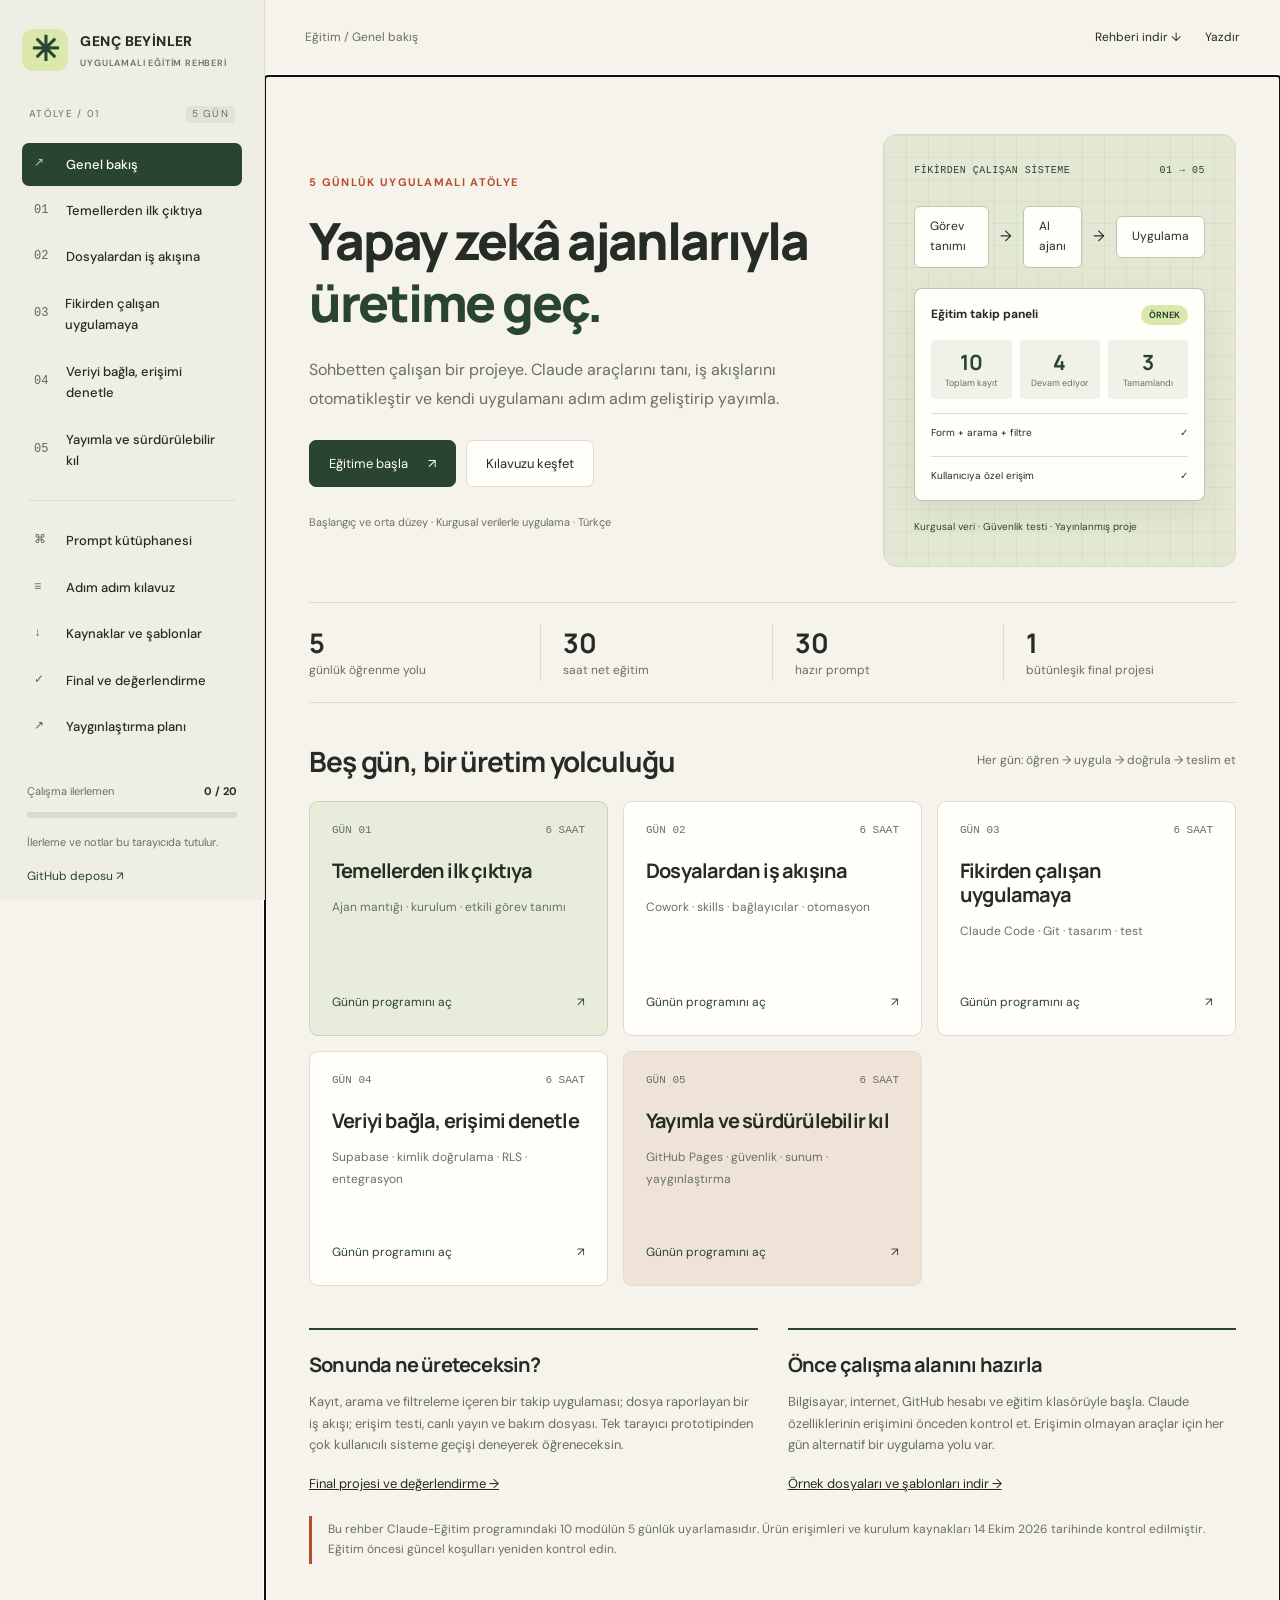
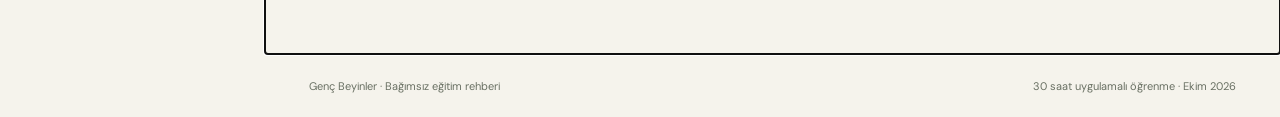
==== index.html @ e9f3722e "Build comprehensive 5-day Turkish AI agents course and interactive guide" ====
<!doctype html>
<html lang="tr">
<head>
<meta charset="utf-8"><meta name="viewport" content="width=device-width,initial-scale=1">
<meta name="theme-color" content="#f4f2e9"><meta name="description" content="Yapay zekâ ajanlarıyla uygulama geliştirmek için 5 günlük Türkçe eğitim. Günlük atölyeler, 30 hazır prompt, teknik kılavuz ve proje şablonları.">
<title>5 Günlük Yapay Zekâ Atölyesi | Genç Beyinler</title>
<link rel="icon" href="favicon.svg" type="image/svg+xml"><link rel="stylesheet" href="style.css">
<script src="content.js" defer></script><script src="app.js" defer></script>
</head>
<body>
<a class="skip" href="#main">İçeriğe geç</a>
<aside id="sidebar">
<a href="#genel" class="brand"><span class="brand-icon" aria-hidden="true">✳</span><span>GENÇ BEYİNLER<small>UYGULAMALI EĞİTİM REHBERİ</small></span></a>
<div class="edition">ATÖLYE / 01 <span>5 GÜN</span></div>
<nav aria-label="Eğitim menüsü" id="nav"></nav>
<div class="sidebar-bottom"><div class="progress-title"><span>Çalışma ilerlemen</span><strong id="progress-text">0 / 20</strong></div><progress id="progress" max="20" value="0" aria-label="Tamamlanan kontrol maddeleri"></progress><p>İlerleme ve notlar bu tarayıcıda tutulur.</p><a href="https://github.com/gencbeyinlernet/alaattinklavuz" target="_blank" rel="noopener">GitHub deposu ↗</a></div>
</aside>
<div class="workspace">
<header class="topbar"><button id="menu-toggle" class="mobile-menu" aria-expanded="false" aria-controls="sidebar">☰ Menü</button><span id="breadcrumb">Eğitim / Genel bakış</span><div class="top-actions"><a href="downloads/egitim-rehberi.md" download>Rehberi indir ↓</a><button id="print" class="text-button">Yazdır</button></div></header>
<main id="main" tabindex="-1"></main>
<footer><span>Genç Beyinler · Bağımsız eğitim rehberi</span><span>30 saat uygulamalı öğrenme · Ekim 2026</span></footer>
</div>
<div id="toast" role="status" aria-live="polite"></div>
<noscript><p class="no-script">Etkileşimli rehber için JavaScript’i etkinleştirin veya <a href="downloads/egitim-rehberi.md">tam eğitim metnini indirin</a>.</p></noscript>
</body></html>
---- style.css ----
@import url('https://fonts.googleapis.com/css2?family=DM+Sans:wght@400;500;600;700&family=Manrope:wght@400;500;600;700;800&display=swap');
:root{--bg:#f5f3ec;--paper:#fffef9;--ink:#242c23;--muted:#697063;--line:#dddcd1;--green:#294531;--lime:#dbe8ac;--orange:#b64d2c;--sidebar:265px}
*{box-sizing:border-box}body{margin:0;background:var(--bg);color:var(--ink);font:15px/1.65 'DM Sans',Arial,sans-serif}h1,h2,h3,h4{font-family:Manrope,Arial,sans-serif;line-height:1.2;letter-spacing:-.04em}h1{font-size:clamp(36px,4vw,60px);margin:16px 0 23px;font-weight:800}h2{font-size:28px;margin:0 0 22px}h3{font-size:20px;margin:0 0 14px}p{margin:0 0 16px}a{color:inherit;text-decoration:none}a:hover{text-decoration:underline}button,input,select,textarea{font:inherit}button,a,input,select,textarea{ -webkit-tap-highlight-color:transparent}button{cursor:pointer}button:focus-visible,a:focus-visible,input:focus-visible,select:focus-visible,textarea:focus-visible,summary:focus-visible{outline:3px solid var(--orange);outline-offset:4px}button{border:1px solid var(--line);background:var(--paper);color:var(--ink);border-radius:7px;padding:8px 14px}button:hover{background:var(--lime)}.skip{position:fixed;top:-100px;left:20px;z-index:99;background:var(--green);color:white;padding:12px}.skip:focus{top:10px}#sidebar{width:var(--sidebar);position:fixed;inset:0 auto 0 0;background:#eeeee4;border-right:1px solid var(--line);padding:29px 22px 20px;display:flex;flex-direction:column;z-index:20;overflow:auto}.brand{display:flex;align-items:center;gap:12px;font-size:14px;font-weight:800;letter-spacing:.03em}.brand small{display:block;font-size:9px;color:var(--muted);letter-spacing:.09em;font-weight:600;margin-top:3px}.brand-icon{font-size:34px;line-height:1;background:var(--lime);padding:4px 9px;border-radius:11px;color:var(--green)}.edition{font-size:10px;letter-spacing:.13em;margin:35px 7px 17px;color:var(--muted);display:flex;justify-content:space-between}.edition span{background:#e2e3d8;border-radius:4px;padding:0 6px}nav a{display:flex;padding:11px 12px;border-radius:7px;align-items:center;gap:13px;margin:3px 0;font-size:13px;font-weight:500}nav a:hover{background:#e3e6d9;text-decoration:none}nav a.active{background:var(--green);color:white}nav a .nav-num{font:12px/1.3 monospace;opacity:.7;width:19px}nav .divider{border-top:1px solid var(--line);margin:18px 7px}.sidebar-bottom{margin-top:auto;padding:30px 5px 0;font-size:11px;color:var(--muted)}.progress-title{display:flex;justify-content:space-between}.progress-title strong{color:var(--ink)}progress{width:100%;height:6px;margin:12px 0;border:0;border-radius:4px;accent-color:var(--green)}progress::-webkit-progress-bar{background:#d8dacd;border-radius:4px}progress::-webkit-progress-value{background:var(--green);border-radius:4px}.sidebar-bottom a{color:var(--green);font-size:12px}.workspace{margin-left:var(--sidebar)}.topbar{min-height:76px;border-bottom:1px solid var(--line);padding:20px 40px;display:flex;justify-content:space-between;align-items:center;font-size:12px;color:var(--muted);gap:20px}.top-actions{display:flex;gap:24px;align-items:center;color:var(--ink)}.text-button{border:0;background:none;padding:0;font-size:12px}.mobile-menu{display:none}main{padding:38px 44px 70px;max-width:1330px;margin:auto;min-height:80vh}footer{display:flex;justify-content:space-between;padding:22px 44px;border-top:1px solid var(--line);font-size:11px;color:var(--muted);gap:15px}.eyebrow{font-size:11px;letter-spacing:.12em;text-transform:uppercase;font-weight:700;color:var(--orange)}.hero{display:grid;grid-template-columns:1.3fr .85fr;gap:35px;align-items:center;padding:20px 0 35px}.hero h1{max-width:650px}.hero h1 em{font-style:normal;color:var(--green)}.hero-copy{max-width:620px;color:var(--muted);font-size:16px;line-height:1.8}.primary,.secondary{display:inline-flex;align-items:center;justify-content:center;border-radius:7px;padding:12px 19px;font-size:13px;gap:20px;min-height:47px}.primary{background:var(--green);color:white;border:1px solid var(--green)}.primary:hover{background:#1d3424;text-decoration:none}.secondary{border:1px solid var(--line);background:var(--paper)}.cta-row{display:flex;gap:10px;margin:26px 0}.hero-note{font-size:11px;color:var(--muted)}.blueprint{background:#e3e8d4;border-radius:14px;padding:30px;position:relative;overflow:hidden;min-height:318px;border:1px solid #d5dcc4}.blueprint:before{content:'';position:absolute;inset:0;background-image:linear-gradient(#b6c1a332 1px,transparent 1px),linear-gradient(90deg,#b6c1a332 1px,transparent 1px);background-size:22px 22px}.blueprint>*{position:relative}.blueprint-title{display:flex;justify-content:space-between;font:10px monospace;color:var(--green);letter-spacing:.05em}.flow-line{display:flex;gap:11px;margin:30px 0 20px;align-items:center}.flow-chip{background:var(--paper);padding:10px 15px;border:1px solid #bdc7ae;font-size:12px;border-radius:6px}.mini-app{background:var(--paper);border:1px solid #b8c5ae;border-radius:8px;box-shadow:0 10px 30px #263a2514;padding:16px}.mini-app-head{display:flex;justify-content:space-between;align-items:center;font-size:12px;font-weight:700;margin-bottom:15px}.mini-app-head span{font-size:9px;color:var(--green);background:var(--lime);padding:3px 8px;border-radius:10px}.mini-data{display:grid;grid-template-columns:1fr 1fr 1fr;gap:8px}.mini-data div{background:#f0f1e8;border-radius:4px;text-align:center;padding:8px;font-size:9px;color:var(--muted)}.mini-data strong{font:700 21px Manrope;display:block;color:var(--green)}.mini-row{display:flex;justify-content:space-between;border-top:1px solid var(--line);font-size:10px;margin-top:14px;padding-top:11px}.mini-caption{font-size:10px;color:var(--green);margin-top:18px}.stats{display:grid;grid-template-columns:repeat(4,1fr);border-top:1px solid var(--line);border-bottom:1px solid var(--line);margin:0 0 42px;padding:21px 0}.stat{border-right:1px solid var(--line);padding:0 22px}.stat:first-child{padding-left:0}.stat:last-child{border:0}.stat strong{font:700 27px Manrope}.stat span{display:block;font-size:12px;color:var(--muted)}.section-head{display:flex;justify-content:space-between;align-items:center;gap:20px;margin:10px 0 23px}.section-head h2{margin:0}.section-head p{margin:0;font-size:12px;color:var(--muted)}.day-grid{display:grid;grid-template-columns:repeat(3,1fr);gap:15px}.day-card{display:flex;flex-direction:column;border:1px solid var(--line);background:var(--paper);border-radius:9px;padding:22px;min-height:235px}.day-card:hover{border-color:var(--green);text-decoration:none}.day-card .day-top{display:flex;justify-content:space-between;font:11px monospace;margin-bottom:23px;color:var(--muted)}.day-card h3{font-size:20px}.day-card p{font-size:12px;color:var(--muted);line-height:1.8;margin-bottom:23px}.day-card .card-link{margin-top:auto;font-size:12px;color:var(--green);display:flex;justify-content:space-between}.day-card:first-child{background:#e7edda;border-color:#cbd4ba}.day-card:last-child{background:#efe3d7}.bottom-grid{display:grid;grid-template-columns:1fr 1fr;gap:30px;margin-top:42px}.simple-panel{border-top:2px solid var(--green);padding-top:23px}.simple-panel p{font-size:13px;color:var(--muted)}.simple-panel a{font-size:13px;text-decoration:underline}.tag{display:inline-block;border:1px solid var(--line);padding:3px 10px;border-radius:5px;font-size:11px;color:var(--muted);margin:0 6px 7px 0}.page-intro{max-width:860px;margin:10px 0 30px}.page-intro h1{font-size:clamp(32px,3.6vw,48px)}.page-intro p{color:var(--muted);font-size:15px}.page-intro .tag{background:var(--paper)}.subnav{display:flex;gap:10px;flex-wrap:wrap;margin:25px 0 32px}.subnav a{padding:7px 12px;border:1px solid var(--line);border-radius:6px;background:var(--paper);font-size:12px}.content-section{margin:35px 0}.outcomes{display:grid;grid-template-columns:1fr 1fr;gap:12px;list-style:none;padding:0}.outcomes li{font-size:13px;padding:13px 18px;background:#e8eddc;border-radius:7px}.outcomes li:before{content:'↗';margin-right:12px;color:var(--green)}.schedule{border:1px solid var(--line);border-radius:9px;overflow:hidden;background:var(--paper)}.session{display:grid;grid-template-columns:115px 1fr;gap:20px;border-bottom:1px solid var(--line);padding:20px}.session:last-child{border:0}.session time{font-size:12px;font-weight:600;color:var(--green)}.session time small{display:block;color:var(--muted);font-weight:400}.session h3{font-size:16px;margin-bottom:7px;letter-spacing:-.02em}.session p{font-size:13px;color:var(--muted);margin:0}.notice{border-left:3px solid var(--orange);padding:4px 16px;margin:20px 0;font-size:12px;color:var(--muted)}.lab{margin:17px 0;padding:25px;border:1px solid var(--line);border-radius:9px;background:var(--paper)}.lab-header{display:flex;justify-content:space-between;gap:15px}.lab-header .tag{white-space:nowrap;align-self:start}.lab ol{padding-left:22px;font-size:14px}.lab li{padding:4px 0 8px 4px}.lab-meta{display:grid;grid-template-columns:1fr 1fr;gap:20px;padding-top:15px;border-top:1px solid var(--line);font-size:12px}.lab-meta strong{display:block;margin-bottom:6px;color:var(--green)}.lab-meta p{margin:0;color:var(--muted)}details{border:1px solid var(--line);border-radius:8px;background:var(--paper);margin:12px 0}summary{padding:17px 20px;cursor:pointer;list-style:none;display:flex;justify-content:space-between;gap:15px;font-weight:600}summary:after{content:'+';font-size:20px;font-weight:400}details[open] summary:after{content:'−'}summary small{font-size:10px;font-weight:500;color:var(--muted);display:block;margin-top:5px}details[open] summary{border-bottom:1px solid var(--line)}.detail-body{padding:20px}.prompt-text{font:13px/1.9 'DM Sans',Arial,sans-serif;white-space:pre-wrap;margin:0 0 18px;background:#f1f3e9;padding:18px;border-radius:6px}.detail-body p{font-size:14px}.detail-body .check-result{font-size:12px;color:var(--green)}.copy{font-size:12px}.checklist{background:#e7edda;padding:22px;border-radius:9px}.checklist label{display:flex;align-items:start;gap:12px;font-size:13px;padding:8px 0;cursor:pointer}.checklist input{accent-color:var(--green);margin-top:5px;width:16px;height:16px;flex-shrink:0}.notes-label{display:block;font-size:13px;margin:20px 0 9px}.notes{width:100%;min-height:110px;background:var(--paper);border:1px solid var(--line);border-radius:7px;padding:15px;resize:vertical}.note-help{font-size:11px;color:var(--muted);margin:6px 0 15px}.quiz-item{padding:20px;border-bottom:1px solid var(--line)}.quiz-item:last-child{border:0}.quiz-item>p{font-weight:600;font-size:14px}.quiz-item label{display:block;font-size:13px;padding:5px}.quiz-item input{accent-color:var(--green);margin-right:8px}.quiz-feedback{font-size:12px;margin-top:10px;color:var(--green)}.quiz-feedback.wrong{color:#a13e28}.searchbar{display:flex;gap:12px;margin:22px 0}.searchbar input{width:100%;padding:12px 15px;border:1px solid var(--line);border-radius:7px;background:var(--paper)}.searchbar select{max-width:220px;border:1px solid var(--line);border-radius:7px;padding:10px;background:var(--paper)}.result-count{font-size:12px;color:var(--muted);margin:15px 0}.download-grid{display:grid;grid-template-columns:repeat(2,1fr);gap:13px}.download-card{padding:20px;border:1px solid var(--line);background:var(--paper);border-radius:8px}.download-card h3{font-size:17px}.download-card p{font-size:12px;color:var(--muted)}.download-card a{font-size:12px;color:var(--green);text-decoration:underline}.rubric{width:100%;border-collapse:collapse;background:var(--paper);font-size:13px}.rubric th,.rubric td{text-align:left;border:1px solid var(--line);padding:14px}.rubric th{background:#e5ead8}.rubric td:nth-child(2){width:65px;text-align:center;font-weight:700}.score-guide{display:flex;gap:20px;flex-wrap:wrap;font-size:12px;margin-top:15px}.resource-links{list-style:none;padding:0}.resource-links li{padding:11px 0;border-bottom:1px solid var(--line);font-size:13px}.resource-links a{color:var(--green)}.resource-links a:after{content:' ↗'}.week{display:grid;grid-template-columns:70px 1fr;gap:20px;padding:22px 0;border-bottom:1px solid var(--line)}.week strong{color:var(--orange)}.week p{font-size:14px;color:var(--muted)}.week h3{font-size:18px}.page-pager{display:flex;justify-content:space-between;margin-top:45px;border-top:1px solid var(--line);padding-top:25px;gap:15px}.page-pager a{font-size:13px;color:var(--green)}.glossary{display:grid;grid-template-columns:1fr 1fr;gap:18px}.glossary dt{font-weight:600;font-size:14px}.glossary dd{font-size:12px;color:var(--muted);margin:5px 0}.empty{padding:35px;background:var(--paper);border:1px dashed var(--line);border-radius:8px;color:var(--muted)}#toast{position:fixed;bottom:24px;left:calc(var(--sidebar) + 24px);background:var(--green);color:white;padding:11px 18px;border-radius:7px;font-size:13px;opacity:0;pointer-events:none;transition:opacity .2s;z-index:40}#toast.show{opacity:1}.no-script{padding:30px;margin-left:var(--sidebar)}
@media(min-width:1500px){:root{--sidebar:280px}main{padding-top:48px}.hero{gap:60px}.blueprint{padding:35px}}
@media(max-width:1100px){:root{--sidebar:230px}#sidebar{padding:25px 15px}.brand{font-size:12px}.brand small{font-size:8px}main{padding:30px}.topbar{padding:20px 30px}.hero{gap:24px;grid-template-columns:1.3fr .8fr}.blueprint{padding:20px}.flow-chip{padding:8px;font-size:10px}.day-grid{grid-template-columns:repeat(2,1fr)}}
@media(max-width:800px){:root{--sidebar:0px}#sidebar{width:265px;transform:translateX(-100%);transition:transform .2s;box-shadow:10px 0 40px #0002}#sidebar.open{transform:translateX(0)}.mobile-menu{display:block;font-size:12px;padding:6px 10px}.workspace{margin:0}.topbar{padding:15px 20px;min-height:65px;gap:10px}#breadcrumb{display:none}.top-actions{gap:18px}main{padding:26px 22px 45px}.hero{grid-template-columns:1fr;padding-top:10px;gap:20px}.hero h1{max-width:600px}.hero-copy{font-size:15px}.blueprint{min-height:280px;max-width:650px}.flow-line{margin:22px 0 15px}.flow-chip{padding:9px 18px;font-size:12px}.stats{margin:24px 0 30px}.stat{padding:0 12px}.stat strong{font-size:23px}.stat span{font-size:10px}.day-grid{grid-template-columns:repeat(2,1fr)}.day-card{padding:19px;min-height:215px}.section-head{align-items:start;flex-direction:column;gap:8px}.bottom-grid{gap:25px}.outcomes{grid-template-columns:1fr}.lab-meta{grid-template-columns:1fr}.searchbar{flex-direction:column}.searchbar select{max-width:none}.download-grid{grid-template-columns:1fr}.glossary{grid-template-columns:1fr}footer{padding:20px 22px;flex-direction:column;gap:7px}#toast{left:22px;right:22px}.rubric{font-size:12px}.rubric th,.rubric td{padding:10px}.session{grid-template-columns:90px 1fr;padding:17px;gap:13px}}
@media(max-width:450px){.day-grid,.bottom-grid{grid-template-columns:1fr}.day-card{min-height:185px}.day-card .day-top{margin-bottom:15px}.hero h1{font-size:39px}.cta-row{flex-direction:column;align-items:stretch}.stats{grid-template-columns:1fr 1fr;gap:18px}.stat:nth-child(2){border:0}.stat:nth-child(3){padding-left:0}.lab{padding:19px}.lab-header{flex-direction:column;gap:0}.session{grid-template-columns:1fr;gap:8px}.session time small{display:inline;margin-left:12px}.week{grid-template-columns:1fr;gap:8px}}
@media print{#sidebar,.topbar,footer,.subnav,.copy,.page-pager,.notes,.notes-label,.note-help,.mobile-menu,#toast,.cta-row,.searchbar,.quiz-item button{display:none!important}.workspace{margin:0}body{background:white;color:black;font:11pt/1.4 Arial}main{max-width:none;padding:0}h1{font-size:27pt}h2{font-size:20pt}.page-intro h1{font-size:26pt}.day-grid{grid-template-columns:1fr 1fr}.hero{grid-template-columns:1fr}.blueprint{display:none}details{break-inside:avoid}.lab,.session,.day-card{break-inside:avoid}.detail-body{display:block!important}.outcomes li,.checklist,.prompt-text{background:#eee}a{text-decoration:none}.print-only{display:block}summary{padding:12px}.content-section{margin:25px 0}}
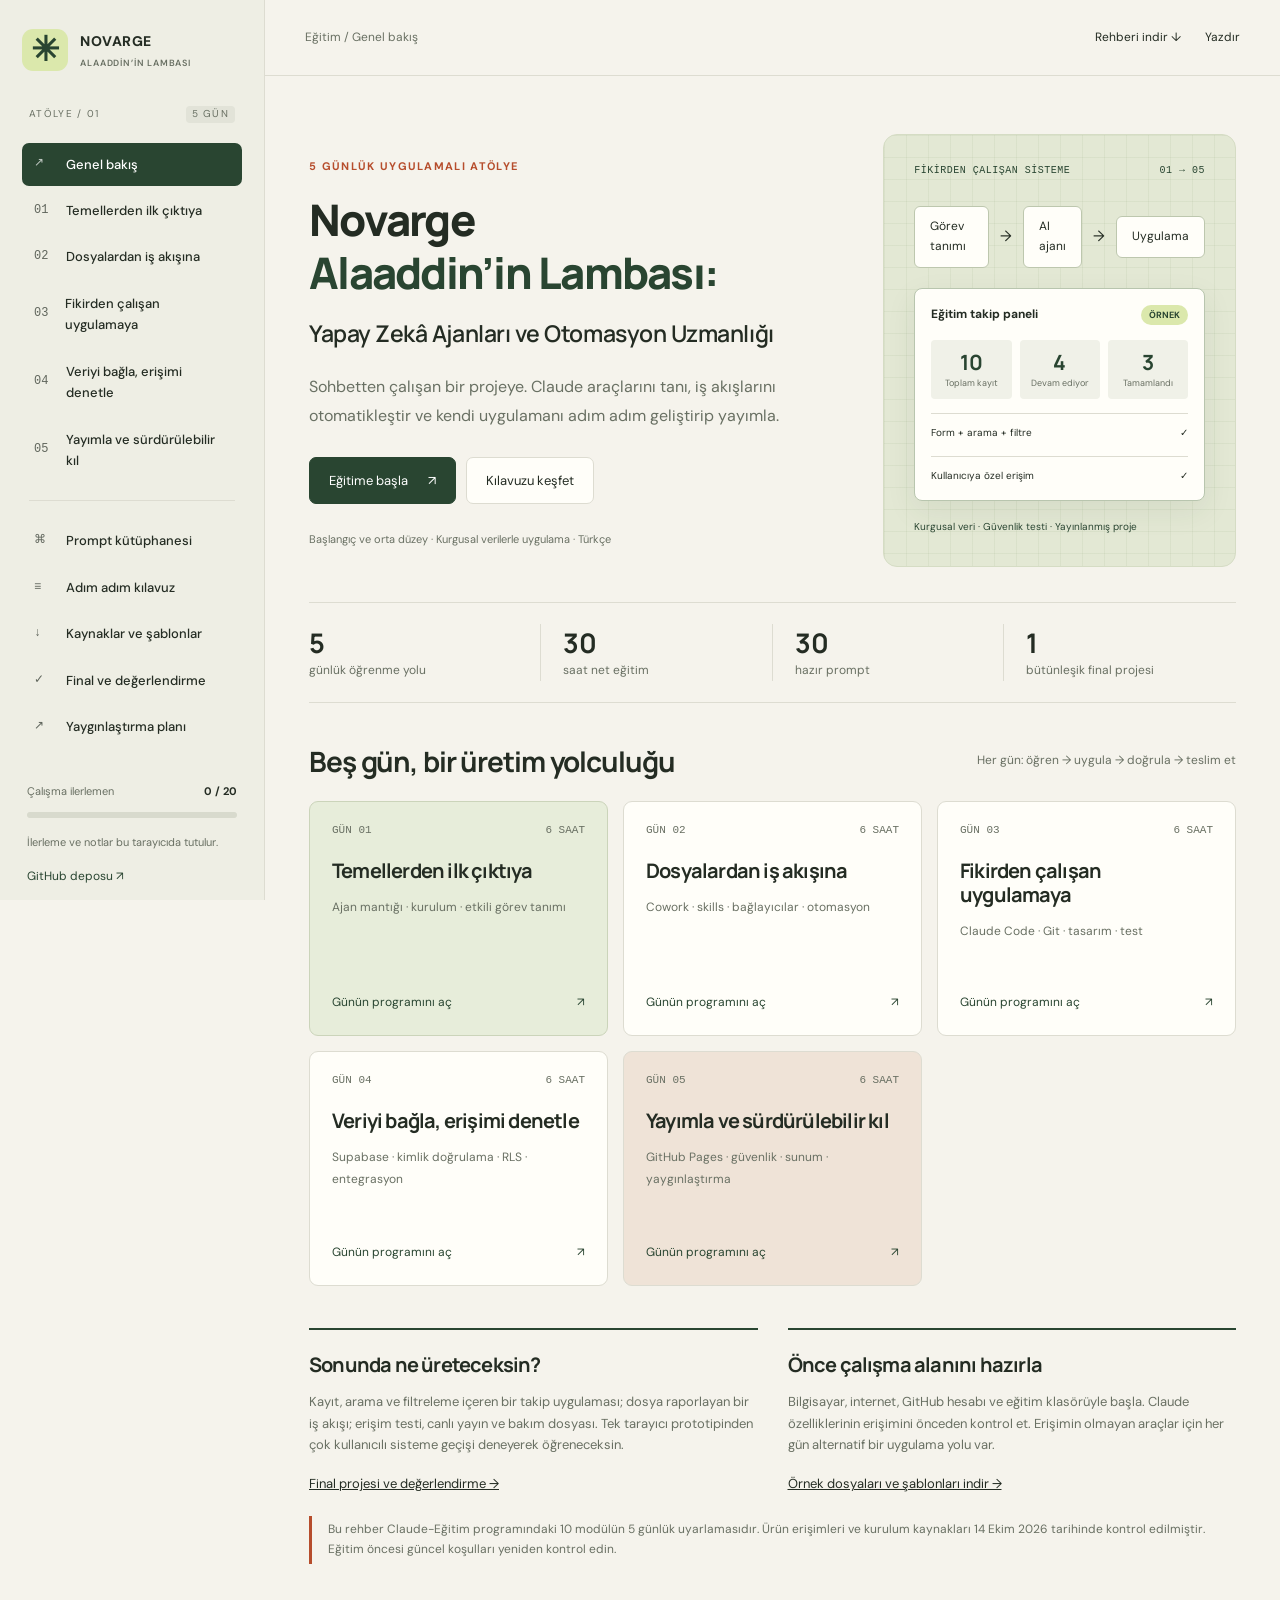
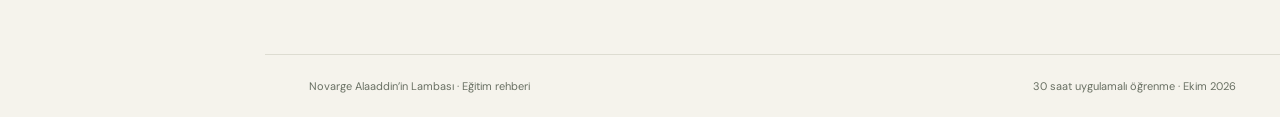
==== commit 591d059a: "Rename course to Novarge Alaaddin’in Lambası across site and guides" ====
--- a/index.html
+++ b/index.html
@@ -2,15 +2,15 @@
 <html lang="tr">
 <head>
 <meta charset="utf-8"><meta name="viewport" content="width=device-width,initial-scale=1">
-<meta name="theme-color" content="#f4f2e9"><meta name="description" content="Yapay zekâ ajanlarıyla uygulama geliştirmek için 5 günlük Türkçe eğitim. Günlük atölyeler, 30 hazır prompt, teknik kılavuz ve proje şablonları.">
-<title>5 Günlük Yapay Zekâ Atölyesi | Genç Beyinler</title>
-<link rel="icon" href="favicon.svg" type="image/svg+xml"><link rel="stylesheet" href="style.css">
-<script src="content.js" defer></script><script src="app.js" defer></script>
+<meta name="theme-color" content="#f4f2e9"><meta name="description" content="Novarge Alaaddin’in Lambası: Yapay Zekâ Ajanları ve Otomasyon Uzmanlığı. 5 günlük Türkçe eğitim. Günlük atölyeler, 30 hazır prompt, teknik kılavuz ve proje şablonları.">
+<title>Novarge Alaaddin’in Lambası: Yapay Zekâ Ajanları ve Otomasyon Uzmanlığı</title>
+<link rel="icon" href="favicon.svg" type="image/svg+xml"><link rel="stylesheet" href="style.css?v=novarge-1">
+<script src="content.js?v=novarge-1" defer></script><script src="app.js?v=novarge-1" defer></script>
 </head>
 <body>
 <a class="skip" href="#main">İçeriğe geç</a>
 <aside id="sidebar">
-<a href="#genel" class="brand"><span class="brand-icon" aria-hidden="true">✳</span><span>GENÇ BEYİNLER<small>UYGULAMALI EĞİTİM REHBERİ</small></span></a>
+<a href="#genel" class="brand"><span class="brand-icon" aria-hidden="true">✳</span><span>NOVARGE<small>ALAADDİN’İN LAMBASI</small></span></a>
 <div class="edition">ATÖLYE / 01 <span>5 GÜN</span></div>
 <nav aria-label="Eğitim menüsü" id="nav"></nav>
 <div class="sidebar-bottom"><div class="progress-title"><span>Çalışma ilerlemen</span><strong id="progress-text">0 / 20</strong></div><progress id="progress" max="20" value="0" aria-label="Tamamlanan kontrol maddeleri"></progress><p>İlerleme ve notlar bu tarayıcıda tutulur.</p><a href="https://github.com/gencbeyinlernet/alaattinklavuz" target="_blank" rel="noopener">GitHub deposu ↗</a></div>
@@ -18,7 +18,7 @@
 <div class="workspace">
 <header class="topbar"><button id="menu-toggle" class="mobile-menu" aria-expanded="false" aria-controls="sidebar">☰ Menü</button><span id="breadcrumb">Eğitim / Genel bakış</span><div class="top-actions"><a href="downloads/egitim-rehberi.md" download>Rehberi indir ↓</a><button id="print" class="text-button">Yazdır</button></div></header>
 <main id="main" tabindex="-1"></main>
-<footer><span>Genç Beyinler · Bağımsız eğitim rehberi</span><span>30 saat uygulamalı öğrenme · Ekim 2026</span></footer>
+<footer><span>Novarge Alaaddin’in Lambası · Eğitim rehberi</span><span>30 saat uygulamalı öğrenme · Ekim 2026</span></footer>
 </div>
 <div id="toast" role="status" aria-live="polite"></div>
 <noscript><p class="no-script">Etkileşimli rehber için JavaScript’i etkinleştirin veya <a href="downloads/egitim-rehberi.md">tam eğitim metnini indirin</a>.</p></noscript>
--- a/style.css
+++ b/style.css
@@ -1,6 +1,8 @@
 @import url('https://fonts.googleapis.com/css2?family=DM+Sans:wght@400;500;600;700&family=Manrope:wght@400;500;600;700;800&display=swap');
 :root{--bg:#f5f3ec;--paper:#fffef9;--ink:#242c23;--muted:#697063;--line:#dddcd1;--green:#294531;--lime:#dbe8ac;--orange:#b64d2c;--sidebar:265px}
 *{box-sizing:border-box}body{margin:0;background:var(--bg);color:var(--ink);font:15px/1.65 'DM Sans',Arial,sans-serif}h1,h2,h3,h4{font-family:Manrope,Arial,sans-serif;line-height:1.2;letter-spacing:-.04em}h1{font-size:clamp(36px,4vw,60px);margin:16px 0 23px;font-weight:800}h2{font-size:28px;margin:0 0 22px}h3{font-size:20px;margin:0 0 14px}p{margin:0 0 16px}a{color:inherit;text-decoration:none}a:hover{text-decoration:underline}button,input,select,textarea{font:inherit}button,a,input,select,textarea{ -webkit-tap-highlight-color:transparent}button{cursor:pointer}button:focus-visible,a:focus-visible,input:focus-visible,select:focus-visible,textarea:focus-visible,summary:focus-visible{outline:3px solid var(--orange);outline-offset:4px}button{border:1px solid var(--line);background:var(--paper);color:var(--ink);border-radius:7px;padding:8px 14px}button:hover{background:var(--lime)}.skip{position:fixed;top:-100px;left:20px;z-index:99;background:var(--green);color:white;padding:12px}.skip:focus{top:10px}#sidebar{width:var(--sidebar);position:fixed;inset:0 auto 0 0;background:#eeeee4;border-right:1px solid var(--line);padding:29px 22px 20px;display:flex;flex-direction:column;z-index:20;overflow:auto}.brand{display:flex;align-items:center;gap:12px;font-size:14px;font-weight:800;letter-spacing:.03em}.brand small{display:block;font-size:9px;color:var(--muted);letter-spacing:.09em;font-weight:600;margin-top:3px}.brand-icon{font-size:34px;line-height:1;background:var(--lime);padding:4px 9px;border-radius:11px;color:var(--green)}.edition{font-size:10px;letter-spacing:.13em;margin:35px 7px 17px;color:var(--muted);display:flex;justify-content:space-between}.edition span{background:#e2e3d8;border-radius:4px;padding:0 6px}nav a{display:flex;padding:11px 12px;border-radius:7px;align-items:center;gap:13px;margin:3px 0;font-size:13px;font-weight:500}nav a:hover{background:#e3e6d9;text-decoration:none}nav a.active{background:var(--green);color:white}nav a .nav-num{font:12px/1.3 monospace;opacity:.7;width:19px}nav .divider{border-top:1px solid var(--line);margin:18px 7px}.sidebar-bottom{margin-top:auto;padding:30px 5px 0;font-size:11px;color:var(--muted)}.progress-title{display:flex;justify-content:space-between}.progress-title strong{color:var(--ink)}progress{width:100%;height:6px;margin:12px 0;border:0;border-radius:4px;accent-color:var(--green)}progress::-webkit-progress-bar{background:#d8dacd;border-radius:4px}progress::-webkit-progress-value{background:var(--green);border-radius:4px}.sidebar-bottom a{color:var(--green);font-size:12px}.workspace{margin-left:var(--sidebar)}.topbar{min-height:76px;border-bottom:1px solid var(--line);padding:20px 40px;display:flex;justify-content:space-between;align-items:center;font-size:12px;color:var(--muted);gap:20px}.top-actions{display:flex;gap:24px;align-items:center;color:var(--ink)}.text-button{border:0;background:none;padding:0;font-size:12px}.mobile-menu{display:none}main{padding:38px 44px 70px;max-width:1330px;margin:auto;min-height:80vh}footer{display:flex;justify-content:space-between;padding:22px 44px;border-top:1px solid var(--line);font-size:11px;color:var(--muted);gap:15px}.eyebrow{font-size:11px;letter-spacing:.12em;text-transform:uppercase;font-weight:700;color:var(--orange)}.hero{display:grid;grid-template-columns:1.3fr .85fr;gap:35px;align-items:center;padding:20px 0 35px}.hero h1{max-width:650px}.hero h1 em{font-style:normal;color:var(--green)}.hero-copy{max-width:620px;color:var(--muted);font-size:16px;line-height:1.8}.primary,.secondary{display:inline-flex;align-items:center;justify-content:center;border-radius:7px;padding:12px 19px;font-size:13px;gap:20px;min-height:47px}.primary{background:var(--green);color:white;border:1px solid var(--green)}.primary:hover{background:#1d3424;text-decoration:none}.secondary{border:1px solid var(--line);background:var(--paper)}.cta-row{display:flex;gap:10px;margin:26px 0}.hero-note{font-size:11px;color:var(--muted)}.blueprint{background:#e3e8d4;border-radius:14px;padding:30px;position:relative;overflow:hidden;min-height:318px;border:1px solid #d5dcc4}.blueprint:before{content:'';position:absolute;inset:0;background-image:linear-gradient(#b6c1a332 1px,transparent 1px),linear-gradient(90deg,#b6c1a332 1px,transparent 1px);background-size:22px 22px}.blueprint>*{position:relative}.blueprint-title{display:flex;justify-content:space-between;font:10px monospace;color:var(--green);letter-spacing:.05em}.flow-line{display:flex;gap:11px;margin:30px 0 20px;align-items:center}.flow-chip{background:var(--paper);padding:10px 15px;border:1px solid #bdc7ae;font-size:12px;border-radius:6px}.mini-app{background:var(--paper);border:1px solid #b8c5ae;border-radius:8px;box-shadow:0 10px 30px #263a2514;padding:16px}.mini-app-head{display:flex;justify-content:space-between;align-items:center;font-size:12px;font-weight:700;margin-bottom:15px}.mini-app-head span{font-size:9px;color:var(--green);background:var(--lime);padding:3px 8px;border-radius:10px}.mini-data{display:grid;grid-template-columns:1fr 1fr 1fr;gap:8px}.mini-data div{background:#f0f1e8;border-radius:4px;text-align:center;padding:8px;font-size:9px;color:var(--muted)}.mini-data strong{font:700 21px Manrope;display:block;color:var(--green)}.mini-row{display:flex;justify-content:space-between;border-top:1px solid var(--line);font-size:10px;margin-top:14px;padding-top:11px}.mini-caption{font-size:10px;color:var(--green);margin-top:18px}.stats{display:grid;grid-template-columns:repeat(4,1fr);border-top:1px solid var(--line);border-bottom:1px solid var(--line);margin:0 0 42px;padding:21px 0}.stat{border-right:1px solid var(--line);padding:0 22px}.stat:first-child{padding-left:0}.stat:last-child{border:0}.stat strong{font:700 27px Manrope}.stat span{display:block;font-size:12px;color:var(--muted)}.section-head{display:flex;justify-content:space-between;align-items:center;gap:20px;margin:10px 0 23px}.section-head h2{margin:0}.section-head p{margin:0;font-size:12px;color:var(--muted)}.day-grid{display:grid;grid-template-columns:repeat(3,1fr);gap:15px}.day-card{display:flex;flex-direction:column;border:1px solid var(--line);background:var(--paper);border-radius:9px;padding:22px;min-height:235px}.day-card:hover{border-color:var(--green);text-decoration:none}.day-card .day-top{display:flex;justify-content:space-between;font:11px monospace;margin-bottom:23px;color:var(--muted)}.day-card h3{font-size:20px}.day-card p{font-size:12px;color:var(--muted);line-height:1.8;margin-bottom:23px}.day-card .card-link{margin-top:auto;font-size:12px;color:var(--green);display:flex;justify-content:space-between}.day-card:first-child{background:#e7edda;border-color:#cbd4ba}.day-card:last-child{background:#efe3d7}.bottom-grid{display:grid;grid-template-columns:1fr 1fr;gap:30px;margin-top:42px}.simple-panel{border-top:2px solid var(--green);padding-top:23px}.simple-panel p{font-size:13px;color:var(--muted)}.simple-panel a{font-size:13px;text-decoration:underline}.tag{display:inline-block;border:1px solid var(--line);padding:3px 10px;border-radius:5px;font-size:11px;color:var(--muted);margin:0 6px 7px 0}.page-intro{max-width:860px;margin:10px 0 30px}.page-intro h1{font-size:clamp(32px,3.6vw,48px)}.page-intro p{color:var(--muted);font-size:15px}.page-intro .tag{background:var(--paper)}.subnav{display:flex;gap:10px;flex-wrap:wrap;margin:25px 0 32px}.subnav a{padding:7px 12px;border:1px solid var(--line);border-radius:6px;background:var(--paper);font-size:12px}.content-section{margin:35px 0}.outcomes{display:grid;grid-template-columns:1fr 1fr;gap:12px;list-style:none;padding:0}.outcomes li{font-size:13px;padding:13px 18px;background:#e8eddc;border-radius:7px}.outcomes li:before{content:'↗';margin-right:12px;color:var(--green)}.schedule{border:1px solid var(--line);border-radius:9px;overflow:hidden;background:var(--paper)}.session{display:grid;grid-template-columns:115px 1fr;gap:20px;border-bottom:1px solid var(--line);padding:20px}.session:last-child{border:0}.session time{font-size:12px;font-weight:600;color:var(--green)}.session time small{display:block;color:var(--muted);font-weight:400}.session h3{font-size:16px;margin-bottom:7px;letter-spacing:-.02em}.session p{font-size:13px;color:var(--muted);margin:0}.notice{border-left:3px solid var(--orange);padding:4px 16px;margin:20px 0;font-size:12px;color:var(--muted)}.lab{margin:17px 0;padding:25px;border:1px solid var(--line);border-radius:9px;background:var(--paper)}.lab-header{display:flex;justify-content:space-between;gap:15px}.lab-header .tag{white-space:nowrap;align-self:start}.lab ol{padding-left:22px;font-size:14px}.lab li{padding:4px 0 8px 4px}.lab-meta{display:grid;grid-template-columns:1fr 1fr;gap:20px;padding-top:15px;border-top:1px solid var(--line);font-size:12px}.lab-meta strong{display:block;margin-bottom:6px;color:var(--green)}.lab-meta p{margin:0;color:var(--muted)}details{border:1px solid var(--line);border-radius:8px;background:var(--paper);margin:12px 0}summary{padding:17px 20px;cursor:pointer;list-style:none;display:flex;justify-content:space-between;gap:15px;font-weight:600}summary:after{content:'+';font-size:20px;font-weight:400}details[open] summary:after{content:'−'}summary small{font-size:10px;font-weight:500;color:var(--muted);display:block;margin-top:5px}details[open] summary{border-bottom:1px solid var(--line)}.detail-body{padding:20px}.prompt-text{font:13px/1.9 'DM Sans',Arial,sans-serif;white-space:pre-wrap;margin:0 0 18px;background:#f1f3e9;padding:18px;border-radius:6px}.detail-body p{font-size:14px}.detail-body .check-result{font-size:12px;color:var(--green)}.copy{font-size:12px}.checklist{background:#e7edda;padding:22px;border-radius:9px}.checklist label{display:flex;align-items:start;gap:12px;font-size:13px;padding:8px 0;cursor:pointer}.checklist input{accent-color:var(--green);margin-top:5px;width:16px;height:16px;flex-shrink:0}.notes-label{display:block;font-size:13px;margin:20px 0 9px}.notes{width:100%;min-height:110px;background:var(--paper);border:1px solid var(--line);border-radius:7px;padding:15px;resize:vertical}.note-help{font-size:11px;color:var(--muted);margin:6px 0 15px}.quiz-item{padding:20px;border-bottom:1px solid var(--line)}.quiz-item:last-child{border:0}.quiz-item>p{font-weight:600;font-size:14px}.quiz-item label{display:block;font-size:13px;padding:5px}.quiz-item input{accent-color:var(--green);margin-right:8px}.quiz-feedback{font-size:12px;margin-top:10px;color:var(--green)}.quiz-feedback.wrong{color:#a13e28}.searchbar{display:flex;gap:12px;margin:22px 0}.searchbar input{width:100%;padding:12px 15px;border:1px solid var(--line);border-radius:7px;background:var(--paper)}.searchbar select{max-width:220px;border:1px solid var(--line);border-radius:7px;padding:10px;background:var(--paper)}.result-count{font-size:12px;color:var(--muted);margin:15px 0}.download-grid{display:grid;grid-template-columns:repeat(2,1fr);gap:13px}.download-card{padding:20px;border:1px solid var(--line);background:var(--paper);border-radius:8px}.download-card h3{font-size:17px}.download-card p{font-size:12px;color:var(--muted)}.download-card a{font-size:12px;color:var(--green);text-decoration:underline}.rubric{width:100%;border-collapse:collapse;background:var(--paper);font-size:13px}.rubric th,.rubric td{text-align:left;border:1px solid var(--line);padding:14px}.rubric th{background:#e5ead8}.rubric td:nth-child(2){width:65px;text-align:center;font-weight:700}.score-guide{display:flex;gap:20px;flex-wrap:wrap;font-size:12px;margin-top:15px}.resource-links{list-style:none;padding:0}.resource-links li{padding:11px 0;border-bottom:1px solid var(--line);font-size:13px}.resource-links a{color:var(--green)}.resource-links a:after{content:' ↗'}.week{display:grid;grid-template-columns:70px 1fr;gap:20px;padding:22px 0;border-bottom:1px solid var(--line)}.week strong{color:var(--orange)}.week p{font-size:14px;color:var(--muted)}.week h3{font-size:18px}.page-pager{display:flex;justify-content:space-between;margin-top:45px;border-top:1px solid var(--line);padding-top:25px;gap:15px}.page-pager a{font-size:13px;color:var(--green)}.glossary{display:grid;grid-template-columns:1fr 1fr;gap:18px}.glossary dt{font-weight:600;font-size:14px}.glossary dd{font-size:12px;color:var(--muted);margin:5px 0}.empty{padding:35px;background:var(--paper);border:1px dashed var(--line);border-radius:8px;color:var(--muted)}#toast{position:fixed;bottom:24px;left:calc(var(--sidebar) + 24px);background:var(--green);color:white;padding:11px 18px;border-radius:7px;font-size:13px;opacity:0;pointer-events:none;transition:opacity .2s;z-index:40}#toast.show{opacity:1}.no-script{padding:30px;margin-left:var(--sidebar)}
+main:focus{outline:none}
+.hero h1.course-title{font-size:clamp(32px,3.4vw,48px);line-height:1.22}.course-title em{display:block}.course-title>span{display:block;font-size:clamp(19px,1.8vw,25px);line-height:1.45;font-weight:600;letter-spacing:-.02em;margin-top:17px}
 @media(min-width:1500px){:root{--sidebar:280px}main{padding-top:48px}.hero{gap:60px}.blueprint{padding:35px}}
 @media(max-width:1100px){:root{--sidebar:230px}#sidebar{padding:25px 15px}.brand{font-size:12px}.brand small{font-size:8px}main{padding:30px}.topbar{padding:20px 30px}.hero{gap:24px;grid-template-columns:1.3fr .8fr}.blueprint{padding:20px}.flow-chip{padding:8px;font-size:10px}.day-grid{grid-template-columns:repeat(2,1fr)}}
 @media(max-width:800px){:root{--sidebar:0px}#sidebar{width:265px;transform:translateX(-100%);transition:transform .2s;box-shadow:10px 0 40px #0002}#sidebar.open{transform:translateX(0)}.mobile-menu{display:block;font-size:12px;padding:6px 10px}.workspace{margin:0}.topbar{padding:15px 20px;min-height:65px;gap:10px}#breadcrumb{display:none}.top-actions{gap:18px}main{padding:26px 22px 45px}.hero{grid-template-columns:1fr;padding-top:10px;gap:20px}.hero h1{max-width:600px}.hero-copy{font-size:15px}.blueprint{min-height:280px;max-width:650px}.flow-line{margin:22px 0 15px}.flow-chip{padding:9px 18px;font-size:12px}.stats{margin:24px 0 30px}.stat{padding:0 12px}.stat strong{font-size:23px}.stat span{font-size:10px}.day-grid{grid-template-columns:repeat(2,1fr)}.day-card{padding:19px;min-height:215px}.section-head{align-items:start;flex-direction:column;gap:8px}.bottom-grid{gap:25px}.outcomes{grid-template-columns:1fr}.lab-meta{grid-template-columns:1fr}.searchbar{flex-direction:column}.searchbar select{max-width:none}.download-grid{grid-template-columns:1fr}.glossary{grid-template-columns:1fr}footer{padding:20px 22px;flex-direction:column;gap:7px}#toast{left:22px;right:22px}.rubric{font-size:12px}.rubric th,.rubric td{padding:10px}.session{grid-template-columns:90px 1fr;padding:17px;gap:13px}}
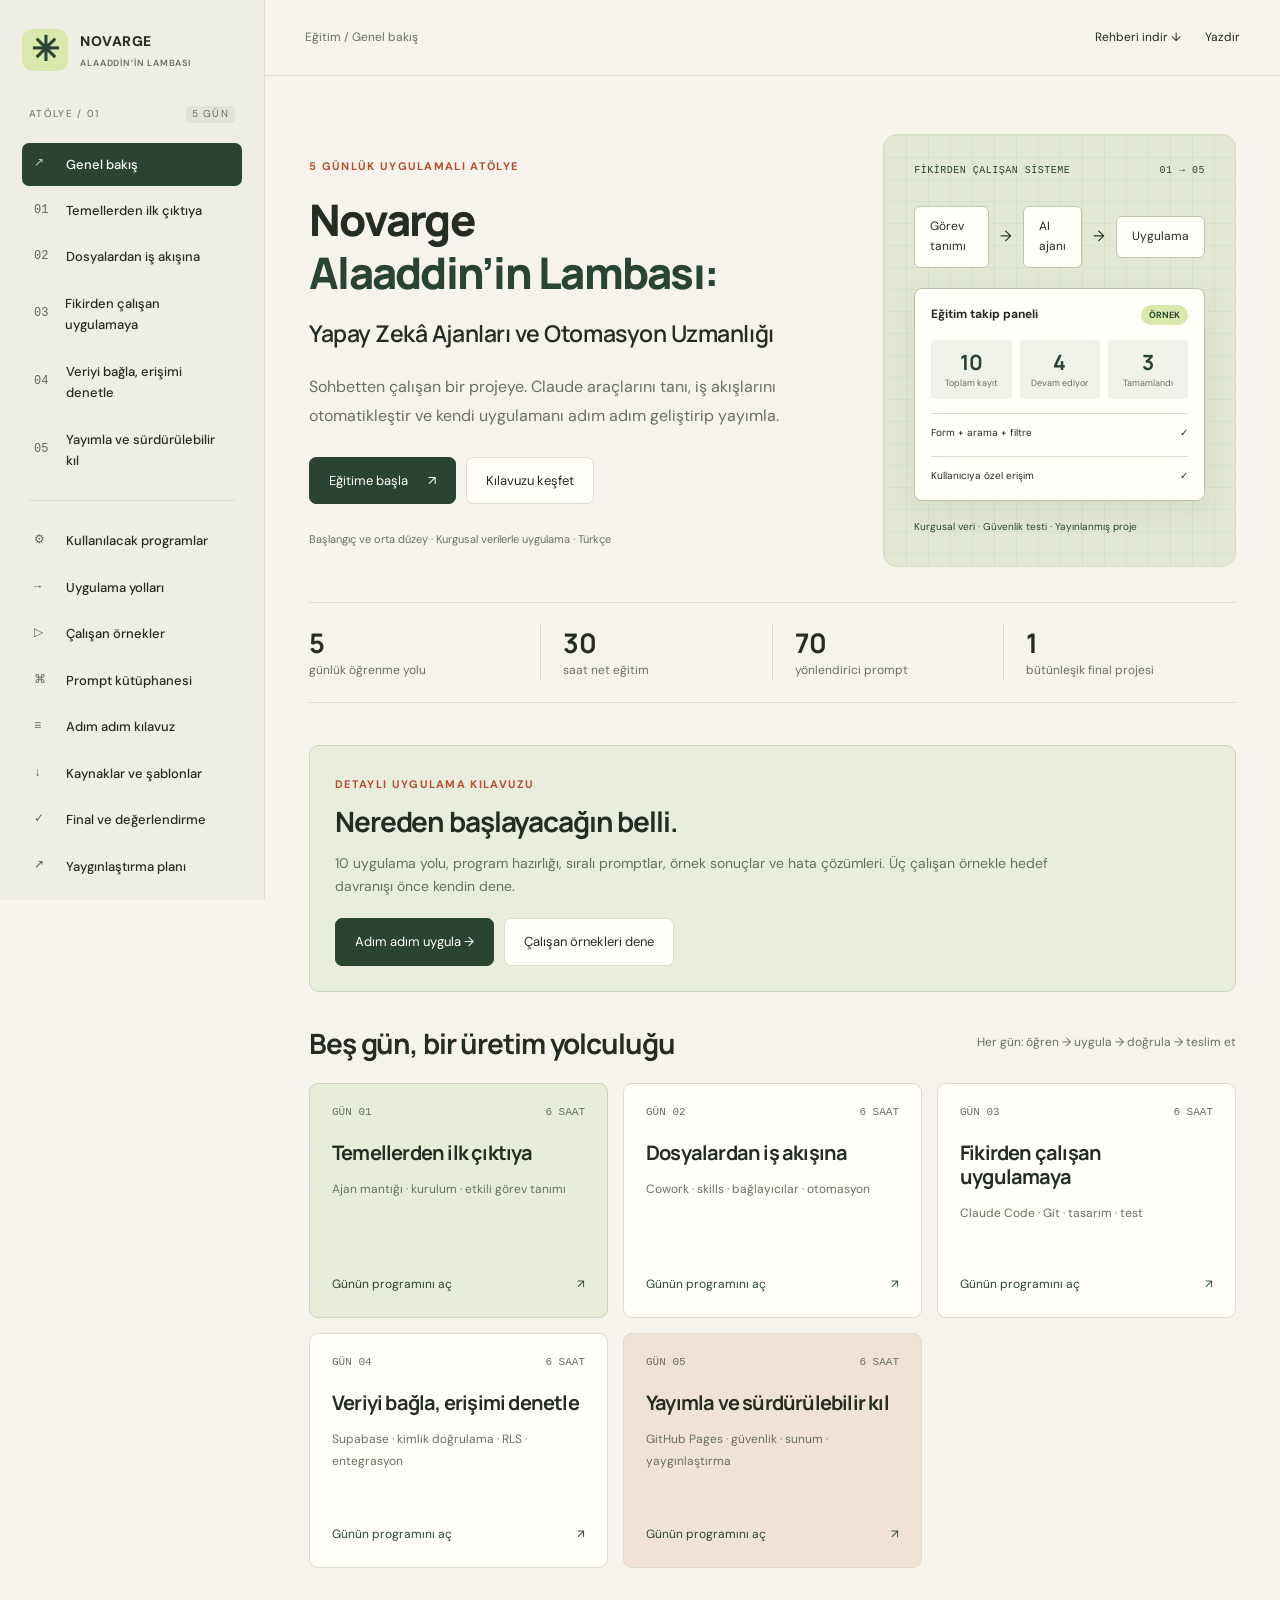
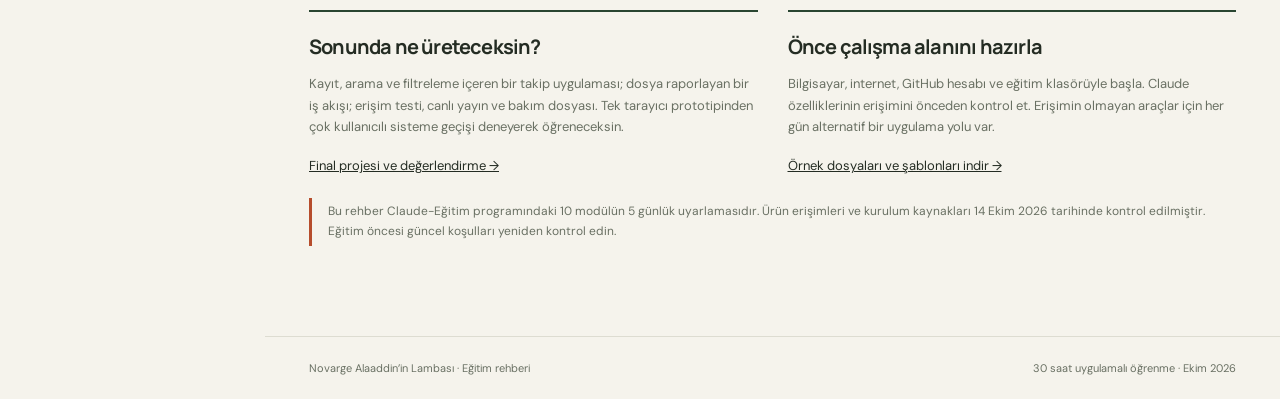
==== commit 824f90a6: "Expand practical guide with programs, 70 prompts, 10 walkthroughs and 3 working examples" ====
--- a/index.html
+++ b/index.html
@@ -2,10 +2,10 @@
 <html lang="tr">
 <head>
 <meta charset="utf-8"><meta name="viewport" content="width=device-width,initial-scale=1">
-<meta name="theme-color" content="#f4f2e9"><meta name="description" content="Novarge Alaaddin’in Lambası: Yapay Zekâ Ajanları ve Otomasyon Uzmanlığı. 5 günlük Türkçe eğitim. Günlük atölyeler, 30 hazır prompt, teknik kılavuz ve proje şablonları.">
+<meta name="theme-color" content="#f4f2e9"><meta name="description" content="Novarge Alaaddin’in Lambası: Yapay Zekâ Ajanları ve Otomasyon Uzmanlığı. 5 günlük eğitim, 70 yönlendirici prompt, 10 ayrıntılı uygulama yolu, program hazırlığı ve 3 çalışan örnek.">
 <title>Novarge Alaaddin’in Lambası: Yapay Zekâ Ajanları ve Otomasyon Uzmanlığı</title>
-<link rel="icon" href="favicon.svg" type="image/svg+xml"><link rel="stylesheet" href="style.css?v=novarge-1">
-<script src="content.js?v=novarge-1" defer></script><script src="app.js?v=novarge-1" defer></script>
+<link rel="icon" href="favicon.svg" type="image/svg+xml"><link rel="stylesheet" href="style.css?v=kilavuz-2">
+<script src="content.js?v=kilavuz-2" defer></script><script src="practical.js?v=kilavuz-2" defer></script><script src="practical-ui.js?v=kilavuz-2" defer></script><script src="app.js?v=kilavuz-2" defer></script>
 </head>
 <body>
 <a class="skip" href="#main">İçeriğe geç</a>
--- a/style.css
+++ b/style.css
@@ -2,6 +2,8 @@
 :root{--bg:#f5f3ec;--paper:#fffef9;--ink:#242c23;--muted:#697063;--line:#dddcd1;--green:#294531;--lime:#dbe8ac;--orange:#b64d2c;--sidebar:265px}
 *{box-sizing:border-box}body{margin:0;background:var(--bg);color:var(--ink);font:15px/1.65 'DM Sans',Arial,sans-serif}h1,h2,h3,h4{font-family:Manrope,Arial,sans-serif;line-height:1.2;letter-spacing:-.04em}h1{font-size:clamp(36px,4vw,60px);margin:16px 0 23px;font-weight:800}h2{font-size:28px;margin:0 0 22px}h3{font-size:20px;margin:0 0 14px}p{margin:0 0 16px}a{color:inherit;text-decoration:none}a:hover{text-decoration:underline}button,input,select,textarea{font:inherit}button,a,input,select,textarea{ -webkit-tap-highlight-color:transparent}button{cursor:pointer}button:focus-visible,a:focus-visible,input:focus-visible,select:focus-visible,textarea:focus-visible,summary:focus-visible{outline:3px solid var(--orange);outline-offset:4px}button{border:1px solid var(--line);background:var(--paper);color:var(--ink);border-radius:7px;padding:8px 14px}button:hover{background:var(--lime)}.skip{position:fixed;top:-100px;left:20px;z-index:99;background:var(--green);color:white;padding:12px}.skip:focus{top:10px}#sidebar{width:var(--sidebar);position:fixed;inset:0 auto 0 0;background:#eeeee4;border-right:1px solid var(--line);padding:29px 22px 20px;display:flex;flex-direction:column;z-index:20;overflow:auto}.brand{display:flex;align-items:center;gap:12px;font-size:14px;font-weight:800;letter-spacing:.03em}.brand small{display:block;font-size:9px;color:var(--muted);letter-spacing:.09em;font-weight:600;margin-top:3px}.brand-icon{font-size:34px;line-height:1;background:var(--lime);padding:4px 9px;border-radius:11px;color:var(--green)}.edition{font-size:10px;letter-spacing:.13em;margin:35px 7px 17px;color:var(--muted);display:flex;justify-content:space-between}.edition span{background:#e2e3d8;border-radius:4px;padding:0 6px}nav a{display:flex;padding:11px 12px;border-radius:7px;align-items:center;gap:13px;margin:3px 0;font-size:13px;font-weight:500}nav a:hover{background:#e3e6d9;text-decoration:none}nav a.active{background:var(--green);color:white}nav a .nav-num{font:12px/1.3 monospace;opacity:.7;width:19px}nav .divider{border-top:1px solid var(--line);margin:18px 7px}.sidebar-bottom{margin-top:auto;padding:30px 5px 0;font-size:11px;color:var(--muted)}.progress-title{display:flex;justify-content:space-between}.progress-title strong{color:var(--ink)}progress{width:100%;height:6px;margin:12px 0;border:0;border-radius:4px;accent-color:var(--green)}progress::-webkit-progress-bar{background:#d8dacd;border-radius:4px}progress::-webkit-progress-value{background:var(--green);border-radius:4px}.sidebar-bottom a{color:var(--green);font-size:12px}.workspace{margin-left:var(--sidebar)}.topbar{min-height:76px;border-bottom:1px solid var(--line);padding:20px 40px;display:flex;justify-content:space-between;align-items:center;font-size:12px;color:var(--muted);gap:20px}.top-actions{display:flex;gap:24px;align-items:center;color:var(--ink)}.text-button{border:0;background:none;padding:0;font-size:12px}.mobile-menu{display:none}main{padding:38px 44px 70px;max-width:1330px;margin:auto;min-height:80vh}footer{display:flex;justify-content:space-between;padding:22px 44px;border-top:1px solid var(--line);font-size:11px;color:var(--muted);gap:15px}.eyebrow{font-size:11px;letter-spacing:.12em;text-transform:uppercase;font-weight:700;color:var(--orange)}.hero{display:grid;grid-template-columns:1.3fr .85fr;gap:35px;align-items:center;padding:20px 0 35px}.hero h1{max-width:650px}.hero h1 em{font-style:normal;color:var(--green)}.hero-copy{max-width:620px;color:var(--muted);font-size:16px;line-height:1.8}.primary,.secondary{display:inline-flex;align-items:center;justify-content:center;border-radius:7px;padding:12px 19px;font-size:13px;gap:20px;min-height:47px}.primary{background:var(--green);color:white;border:1px solid var(--green)}.primary:hover{background:#1d3424;text-decoration:none}.secondary{border:1px solid var(--line);background:var(--paper)}.cta-row{display:flex;gap:10px;margin:26px 0}.hero-note{font-size:11px;color:var(--muted)}.blueprint{background:#e3e8d4;border-radius:14px;padding:30px;position:relative;overflow:hidden;min-height:318px;border:1px solid #d5dcc4}.blueprint:before{content:'';position:absolute;inset:0;background-image:linear-gradient(#b6c1a332 1px,transparent 1px),linear-gradient(90deg,#b6c1a332 1px,transparent 1px);background-size:22px 22px}.blueprint>*{position:relative}.blueprint-title{display:flex;justify-content:space-between;font:10px monospace;color:var(--green);letter-spacing:.05em}.flow-line{display:flex;gap:11px;margin:30px 0 20px;align-items:center}.flow-chip{background:var(--paper);padding:10px 15px;border:1px solid #bdc7ae;font-size:12px;border-radius:6px}.mini-app{background:var(--paper);border:1px solid #b8c5ae;border-radius:8px;box-shadow:0 10px 30px #263a2514;padding:16px}.mini-app-head{display:flex;justify-content:space-between;align-items:center;font-size:12px;font-weight:700;margin-bottom:15px}.mini-app-head span{font-size:9px;color:var(--green);background:var(--lime);padding:3px 8px;border-radius:10px}.mini-data{display:grid;grid-template-columns:1fr 1fr 1fr;gap:8px}.mini-data div{background:#f0f1e8;border-radius:4px;text-align:center;padding:8px;font-size:9px;color:var(--muted)}.mini-data strong{font:700 21px Manrope;display:block;color:var(--green)}.mini-row{display:flex;justify-content:space-between;border-top:1px solid var(--line);font-size:10px;margin-top:14px;padding-top:11px}.mini-caption{font-size:10px;color:var(--green);margin-top:18px}.stats{display:grid;grid-template-columns:repeat(4,1fr);border-top:1px solid var(--line);border-bottom:1px solid var(--line);margin:0 0 42px;padding:21px 0}.stat{border-right:1px solid var(--line);padding:0 22px}.stat:first-child{padding-left:0}.stat:last-child{border:0}.stat strong{font:700 27px Manrope}.stat span{display:block;font-size:12px;color:var(--muted)}.section-head{display:flex;justify-content:space-between;align-items:center;gap:20px;margin:10px 0 23px}.section-head h2{margin:0}.section-head p{margin:0;font-size:12px;color:var(--muted)}.day-grid{display:grid;grid-template-columns:repeat(3,1fr);gap:15px}.day-card{display:flex;flex-direction:column;border:1px solid var(--line);background:var(--paper);border-radius:9px;padding:22px;min-height:235px}.day-card:hover{border-color:var(--green);text-decoration:none}.day-card .day-top{display:flex;justify-content:space-between;font:11px monospace;margin-bottom:23px;color:var(--muted)}.day-card h3{font-size:20px}.day-card p{font-size:12px;color:var(--muted);line-height:1.8;margin-bottom:23px}.day-card .card-link{margin-top:auto;font-size:12px;color:var(--green);display:flex;justify-content:space-between}.day-card:first-child{background:#e7edda;border-color:#cbd4ba}.day-card:last-child{background:#efe3d7}.bottom-grid{display:grid;grid-template-columns:1fr 1fr;gap:30px;margin-top:42px}.simple-panel{border-top:2px solid var(--green);padding-top:23px}.simple-panel p{font-size:13px;color:var(--muted)}.simple-panel a{font-size:13px;text-decoration:underline}.tag{display:inline-block;border:1px solid var(--line);padding:3px 10px;border-radius:5px;font-size:11px;color:var(--muted);margin:0 6px 7px 0}.page-intro{max-width:860px;margin:10px 0 30px}.page-intro h1{font-size:clamp(32px,3.6vw,48px)}.page-intro p{color:var(--muted);font-size:15px}.page-intro .tag{background:var(--paper)}.subnav{display:flex;gap:10px;flex-wrap:wrap;margin:25px 0 32px}.subnav a{padding:7px 12px;border:1px solid var(--line);border-radius:6px;background:var(--paper);font-size:12px}.content-section{margin:35px 0}.outcomes{display:grid;grid-template-columns:1fr 1fr;gap:12px;list-style:none;padding:0}.outcomes li{font-size:13px;padding:13px 18px;background:#e8eddc;border-radius:7px}.outcomes li:before{content:'↗';margin-right:12px;color:var(--green)}.schedule{border:1px solid var(--line);border-radius:9px;overflow:hidden;background:var(--paper)}.session{display:grid;grid-template-columns:115px 1fr;gap:20px;border-bottom:1px solid var(--line);padding:20px}.session:last-child{border:0}.session time{font-size:12px;font-weight:600;color:var(--green)}.session time small{display:block;color:var(--muted);font-weight:400}.session h3{font-size:16px;margin-bottom:7px;letter-spacing:-.02em}.session p{font-size:13px;color:var(--muted);margin:0}.notice{border-left:3px solid var(--orange);padding:4px 16px;margin:20px 0;font-size:12px;color:var(--muted)}.lab{margin:17px 0;padding:25px;border:1px solid var(--line);border-radius:9px;background:var(--paper)}.lab-header{display:flex;justify-content:space-between;gap:15px}.lab-header .tag{white-space:nowrap;align-self:start}.lab ol{padding-left:22px;font-size:14px}.lab li{padding:4px 0 8px 4px}.lab-meta{display:grid;grid-template-columns:1fr 1fr;gap:20px;padding-top:15px;border-top:1px solid var(--line);font-size:12px}.lab-meta strong{display:block;margin-bottom:6px;color:var(--green)}.lab-meta p{margin:0;color:var(--muted)}details{border:1px solid var(--line);border-radius:8px;background:var(--paper);margin:12px 0}summary{padding:17px 20px;cursor:pointer;list-style:none;display:flex;justify-content:space-between;gap:15px;font-weight:600}summary:after{content:'+';font-size:20px;font-weight:400}details[open] summary:after{content:'−'}summary small{font-size:10px;font-weight:500;color:var(--muted);display:block;margin-top:5px}details[open] summary{border-bottom:1px solid var(--line)}.detail-body{padding:20px}.prompt-text{font:13px/1.9 'DM Sans',Arial,sans-serif;white-space:pre-wrap;margin:0 0 18px;background:#f1f3e9;padding:18px;border-radius:6px}.detail-body p{font-size:14px}.detail-body .check-result{font-size:12px;color:var(--green)}.copy{font-size:12px}.checklist{background:#e7edda;padding:22px;border-radius:9px}.checklist label{display:flex;align-items:start;gap:12px;font-size:13px;padding:8px 0;cursor:pointer}.checklist input{accent-color:var(--green);margin-top:5px;width:16px;height:16px;flex-shrink:0}.notes-label{display:block;font-size:13px;margin:20px 0 9px}.notes{width:100%;min-height:110px;background:var(--paper);border:1px solid var(--line);border-radius:7px;padding:15px;resize:vertical}.note-help{font-size:11px;color:var(--muted);margin:6px 0 15px}.quiz-item{padding:20px;border-bottom:1px solid var(--line)}.quiz-item:last-child{border:0}.quiz-item>p{font-weight:600;font-size:14px}.quiz-item label{display:block;font-size:13px;padding:5px}.quiz-item input{accent-color:var(--green);margin-right:8px}.quiz-feedback{font-size:12px;margin-top:10px;color:var(--green)}.quiz-feedback.wrong{color:#a13e28}.searchbar{display:flex;gap:12px;margin:22px 0}.searchbar input{width:100%;padding:12px 15px;border:1px solid var(--line);border-radius:7px;background:var(--paper)}.searchbar select{max-width:220px;border:1px solid var(--line);border-radius:7px;padding:10px;background:var(--paper)}.result-count{font-size:12px;color:var(--muted);margin:15px 0}.download-grid{display:grid;grid-template-columns:repeat(2,1fr);gap:13px}.download-card{padding:20px;border:1px solid var(--line);background:var(--paper);border-radius:8px}.download-card h3{font-size:17px}.download-card p{font-size:12px;color:var(--muted)}.download-card a{font-size:12px;color:var(--green);text-decoration:underline}.rubric{width:100%;border-collapse:collapse;background:var(--paper);font-size:13px}.rubric th,.rubric td{text-align:left;border:1px solid var(--line);padding:14px}.rubric th{background:#e5ead8}.rubric td:nth-child(2){width:65px;text-align:center;font-weight:700}.score-guide{display:flex;gap:20px;flex-wrap:wrap;font-size:12px;margin-top:15px}.resource-links{list-style:none;padding:0}.resource-links li{padding:11px 0;border-bottom:1px solid var(--line);font-size:13px}.resource-links a{color:var(--green)}.resource-links a:after{content:' ↗'}.week{display:grid;grid-template-columns:70px 1fr;gap:20px;padding:22px 0;border-bottom:1px solid var(--line)}.week strong{color:var(--orange)}.week p{font-size:14px;color:var(--muted)}.week h3{font-size:18px}.page-pager{display:flex;justify-content:space-between;margin-top:45px;border-top:1px solid var(--line);padding-top:25px;gap:15px}.page-pager a{font-size:13px;color:var(--green)}.glossary{display:grid;grid-template-columns:1fr 1fr;gap:18px}.glossary dt{font-weight:600;font-size:14px}.glossary dd{font-size:12px;color:var(--muted);margin:5px 0}.empty{padding:35px;background:var(--paper);border:1px dashed var(--line);border-radius:8px;color:var(--muted)}#toast{position:fixed;bottom:24px;left:calc(var(--sidebar) + 24px);background:var(--green);color:white;padding:11px 18px;border-radius:7px;font-size:13px;opacity:0;pointer-events:none;transition:opacity .2s;z-index:40}#toast.show{opacity:1}.no-script{padding:30px;margin-left:var(--sidebar)}
 main:focus{outline:none}
+[hidden]{display:none!important}.guide-entry{border:1px solid #cbd5b9;background:#e8eddd;border-radius:10px;padding:25px;margin:0 0 35px}.guide-entry h2{margin:10px 0 13px}.guide-entry p{max-width:720px;font-size:14px;color:var(--muted)}.guide-entry .cta-row{margin:20px 0 0}.program-grid{display:grid;grid-template-columns:1fr 1fr;gap:18px}.program-card{border:1px solid var(--line);border-radius:9px;padding:25px;background:var(--paper);scroll-margin-top:20px}.program-card h2{font-size:22px;margin:8px 0}.program-card h3{font-size:16px;margin:22px 0 10px}.program-card p,.program-card li{font-size:13px}.program-card li{margin-bottom:10px}.program-kind{color:var(--orange)}.program-card ol{padding-left:22px}.check-result{color:var(--green)}.workshop-grid{display:grid;grid-template-columns:1fr 1fr;gap:16px}.workshop-card{display:flex;flex-direction:column;border:1px solid var(--line);background:var(--paper);border-radius:9px;padding:23px;min-height:230px}.workshop-card:hover{text-decoration:none;border-color:var(--green)}.workshop-card h3{margin:14px 0;font-size:21px}.workshop-card p{font-size:13px;color:var(--muted)}.workshop-card>div{margin-top:auto;display:flex;justify-content:space-between;gap:15px;font-size:11px}.workshop-card strong{color:var(--green)}.setup-box{background:#e8eddd;padding:24px;border-radius:9px}.setup-box h3{font-size:17px}.tool-links{display:flex;gap:10px;flex-wrap:wrap;margin:15px 0 24px}.tool-links a{background:var(--paper);border:1px solid #cbd5b9;border-radius:5px;padding:8px 11px;font-size:12px}.setup-box li{font-size:13px;margin:8px 0}.guided-step{display:grid;grid-template-columns:44px 1fr;gap:18px;margin:22px 0}.step-number{width:39px;height:39px;border-radius:50%;display:flex;align-items:center;justify-content:center;font-weight:700;background:var(--green);color:white}.step-body{border:1px solid var(--line);background:var(--paper);padding:24px;border-radius:9px;min-width:0}.step-body h3{font-size:20px}.step-body p{font-size:14px}.step-prompt{border-top:1px solid var(--line);padding-top:17px;margin:20px 0}.step-prompt h4{font-size:16px;margin:8px 0 14px;letter-spacing:-.02em}.step-expected{color:var(--green);font-size:12px!important;margin-bottom:0}.example-output{font:13px/1.8 monospace;background:#e9eddc;border-radius:8px;padding:22px;white-space:pre-wrap;overflow-wrap:anywhere}.table-wrap{overflow-x:auto}.table-wrap .rubric td:nth-child(2){width:auto;text-align:left;font-weight:400}.table-wrap td{overflow-wrap:anywhere}.demo-grid{display:grid;grid-template-columns:1fr;gap:18px}.demo-card{background:var(--paper);border:1px solid var(--line);border-radius:10px;padding:26px}.demo-card h2{font-size:25px;margin:13px 0}.demo-card p{color:var(--muted);max-width:800px}.demo-card .cta-row{margin:19px 0 0}
+@media(max-width:800px){.program-grid,.workshop-grid{grid-template-columns:1fr}.guided-step{grid-template-columns:30px 1fr;gap:10px}.step-number{width:28px;height:28px;font-size:12px}.step-body{padding:18px}.step-body h3{font-size:18px}.step-body .prompt-text{padding:13px}.workshop-card>div{flex-direction:column;gap:7px}.program-card{padding:22px}.table-wrap .rubric{min-width:320px}.guide-entry{padding:22px}}
 .hero h1.course-title{font-size:clamp(32px,3.4vw,48px);line-height:1.22}.course-title em{display:block}.course-title>span{display:block;font-size:clamp(19px,1.8vw,25px);line-height:1.45;font-weight:600;letter-spacing:-.02em;margin-top:17px}
 @media(min-width:1500px){:root{--sidebar:280px}main{padding-top:48px}.hero{gap:60px}.blueprint{padding:35px}}
 @media(max-width:1100px){:root{--sidebar:230px}#sidebar{padding:25px 15px}.brand{font-size:12px}.brand small{font-size:8px}main{padding:30px}.topbar{padding:20px 30px}.hero{gap:24px;grid-template-columns:1.3fr .8fr}.blueprint{padding:20px}.flow-chip{padding:8px;font-size:10px}.day-grid{grid-template-columns:repeat(2,1fr)}}
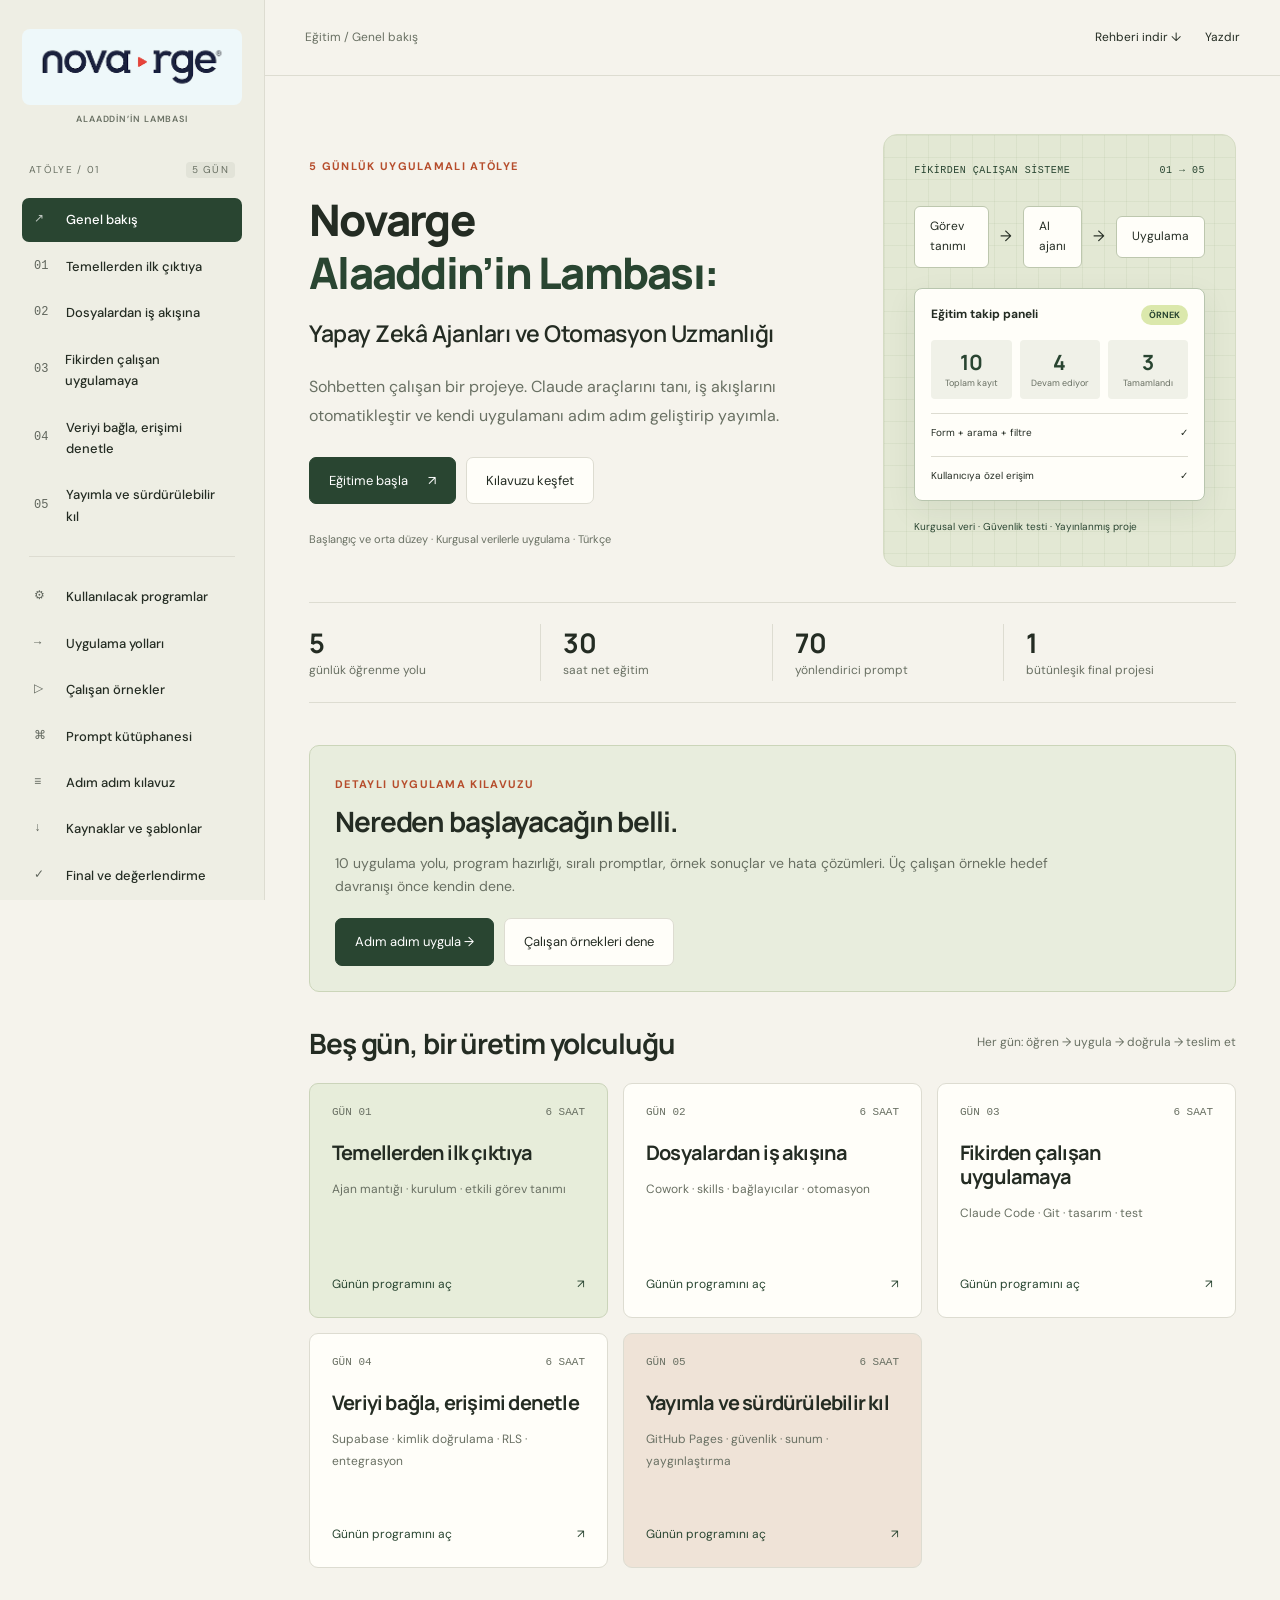
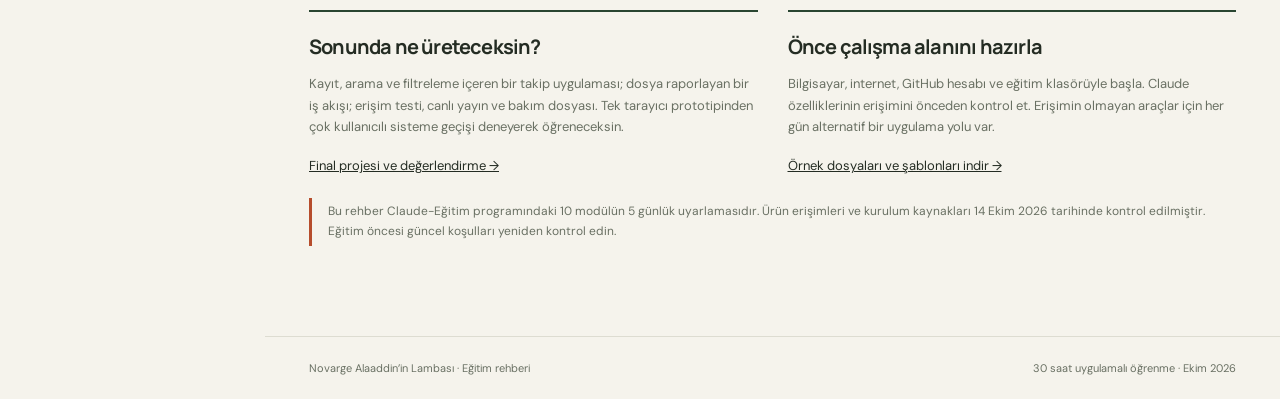
==== commit 09258a15: "Use supplied Novarge logo in desktop and mobile navigation" ====
--- a/index.html
+++ b/index.html
@@ -4,19 +4,19 @@
 <meta charset="utf-8"><meta name="viewport" content="width=device-width,initial-scale=1">
 <meta name="theme-color" content="#f4f2e9"><meta name="description" content="Novarge Alaaddin’in Lambası: Yapay Zekâ Ajanları ve Otomasyon Uzmanlığı. 5 günlük eğitim, 70 yönlendirici prompt, 10 ayrıntılı uygulama yolu, program hazırlığı ve 3 çalışan örnek.">
 <title>Novarge Alaaddin’in Lambası: Yapay Zekâ Ajanları ve Otomasyon Uzmanlığı</title>
-<link rel="icon" href="favicon.svg" type="image/svg+xml"><link rel="stylesheet" href="style.css?v=kilavuz-2">
+<link rel="icon" href="assets/novarge-logo.png" type="image/png"><link rel="stylesheet" href="style.css?v=novarge-logo-3">
 <script src="content.js?v=kilavuz-2" defer></script><script src="practical.js?v=kilavuz-2" defer></script><script src="practical-ui.js?v=kilavuz-2" defer></script><script src="app.js?v=kilavuz-2" defer></script>
 </head>
 <body>
 <a class="skip" href="#main">İçeriğe geç</a>
 <aside id="sidebar">
-<a href="#genel" class="brand"><span class="brand-icon" aria-hidden="true">✳</span><span>NOVARGE<small>ALAADDİN’İN LAMBASI</small></span></a>
+<a href="#genel" class="brand brand-with-logo" aria-label="Novarge Alaaddin’in Lambası ana sayfa"><img class="novarge-logo" src="assets/novarge-logo.png" alt="Novarge" width="447" height="447"><small>ALAADDİN’İN LAMBASI</small></a>
 <div class="edition">ATÖLYE / 01 <span>5 GÜN</span></div>
 <nav aria-label="Eğitim menüsü" id="nav"></nav>
 <div class="sidebar-bottom"><div class="progress-title"><span>Çalışma ilerlemen</span><strong id="progress-text">0 / 20</strong></div><progress id="progress" max="20" value="0" aria-label="Tamamlanan kontrol maddeleri"></progress><p>İlerleme ve notlar bu tarayıcıda tutulur.</p><a href="https://github.com/gencbeyinlernet/alaattinklavuz" target="_blank" rel="noopener">GitHub deposu ↗</a></div>
 </aside>
 <div class="workspace">
-<header class="topbar"><button id="menu-toggle" class="mobile-menu" aria-expanded="false" aria-controls="sidebar">☰ Menü</button><span id="breadcrumb">Eğitim / Genel bakış</span><div class="top-actions"><a href="downloads/egitim-rehberi.md" download>Rehberi indir ↓</a><button id="print" class="text-button">Yazdır</button></div></header>
+<header class="topbar"><button id="menu-toggle" class="mobile-menu" aria-expanded="false" aria-controls="sidebar">☰ Menü</button><a class="mobile-logo" href="#genel" aria-label="Novarge ana sayfa"><img src="assets/novarge-logo.png" alt="Novarge" width="447" height="447"></a><span id="breadcrumb">Eğitim / Genel bakış</span><div class="top-actions"><a href="downloads/egitim-rehberi.md" download>Rehberi indir ↓</a><button id="print" class="text-button">Yazdır</button></div></header>
 <main id="main" tabindex="-1"></main>
 <footer><span>Novarge Alaaddin’in Lambası · Eğitim rehberi</span><span>30 saat uygulamalı öğrenme · Ekim 2026</span></footer>
 </div>
--- a/style.css
+++ b/style.css
@@ -10,3 +10,5 @@
 @media(max-width:800px){:root{--sidebar:0px}#sidebar{width:265px;transform:translateX(-100%);transition:transform .2s;box-shadow:10px 0 40px #0002}#sidebar.open{transform:translateX(0)}.mobile-menu{display:block;font-size:12px;padding:6px 10px}.workspace{margin:0}.topbar{padding:15px 20px;min-height:65px;gap:10px}#breadcrumb{display:none}.top-actions{gap:18px}main{padding:26px 22px 45px}.hero{grid-template-columns:1fr;padding-top:10px;gap:20px}.hero h1{max-width:600px}.hero-copy{font-size:15px}.blueprint{min-height:280px;max-width:650px}.flow-line{margin:22px 0 15px}.flow-chip{padding:9px 18px;font-size:12px}.stats{margin:24px 0 30px}.stat{padding:0 12px}.stat strong{font-size:23px}.stat span{font-size:10px}.day-grid{grid-template-columns:repeat(2,1fr)}.day-card{padding:19px;min-height:215px}.section-head{align-items:start;flex-direction:column;gap:8px}.bottom-grid{gap:25px}.outcomes{grid-template-columns:1fr}.lab-meta{grid-template-columns:1fr}.searchbar{flex-direction:column}.searchbar select{max-width:none}.download-grid{grid-template-columns:1fr}.glossary{grid-template-columns:1fr}footer{padding:20px 22px;flex-direction:column;gap:7px}#toast{left:22px;right:22px}.rubric{font-size:12px}.rubric th,.rubric td{padding:10px}.session{grid-template-columns:90px 1fr;padding:17px;gap:13px}}
 @media(max-width:450px){.day-grid,.bottom-grid{grid-template-columns:1fr}.day-card{min-height:185px}.day-card .day-top{margin-bottom:15px}.hero h1{font-size:39px}.cta-row{flex-direction:column;align-items:stretch}.stats{grid-template-columns:1fr 1fr;gap:18px}.stat:nth-child(2){border:0}.stat:nth-child(3){padding-left:0}.lab{padding:19px}.lab-header{flex-direction:column;gap:0}.session{grid-template-columns:1fr;gap:8px}.session time small{display:inline;margin-left:12px}.week{grid-template-columns:1fr;gap:8px}}
 @media print{#sidebar,.topbar,footer,.subnav,.copy,.page-pager,.notes,.notes-label,.note-help,.mobile-menu,#toast,.cta-row,.searchbar,.quiz-item button{display:none!important}.workspace{margin:0}body{background:white;color:black;font:11pt/1.4 Arial}main{max-width:none;padding:0}h1{font-size:27pt}h2{font-size:20pt}.page-intro h1{font-size:26pt}.day-grid{grid-template-columns:1fr 1fr}.hero{grid-template-columns:1fr}.blueprint{display:none}details{break-inside:avoid}.lab,.session,.day-card{break-inside:avoid}.detail-body{display:block!important}.outcomes li,.checklist,.prompt-text{background:#eee}a{text-decoration:none}.print-only{display:block}summary{padding:12px}.content-section{margin:25px 0}}
+
+.brand.brand-with-logo{display:flex;flex-direction:column;align-items:stretch;gap:7px}.novarge-logo{display:block;width:100%;height:76px;object-fit:cover;object-position:center;border-radius:8px}.brand-with-logo small{text-align:center;font-size:9px;letter-spacing:.1em;margin-top:0}.mobile-logo{display:none}.mobile-logo img{display:block;width:88px;height:30px;object-fit:cover;object-position:center;border-radius:4px}@media(max-width:800px){.mobile-logo{display:block;flex-shrink:0}.topbar{gap:9px}.top-actions{gap:12px;font-size:11px}.mobile-menu{padding:6px 8px;white-space:nowrap}}
